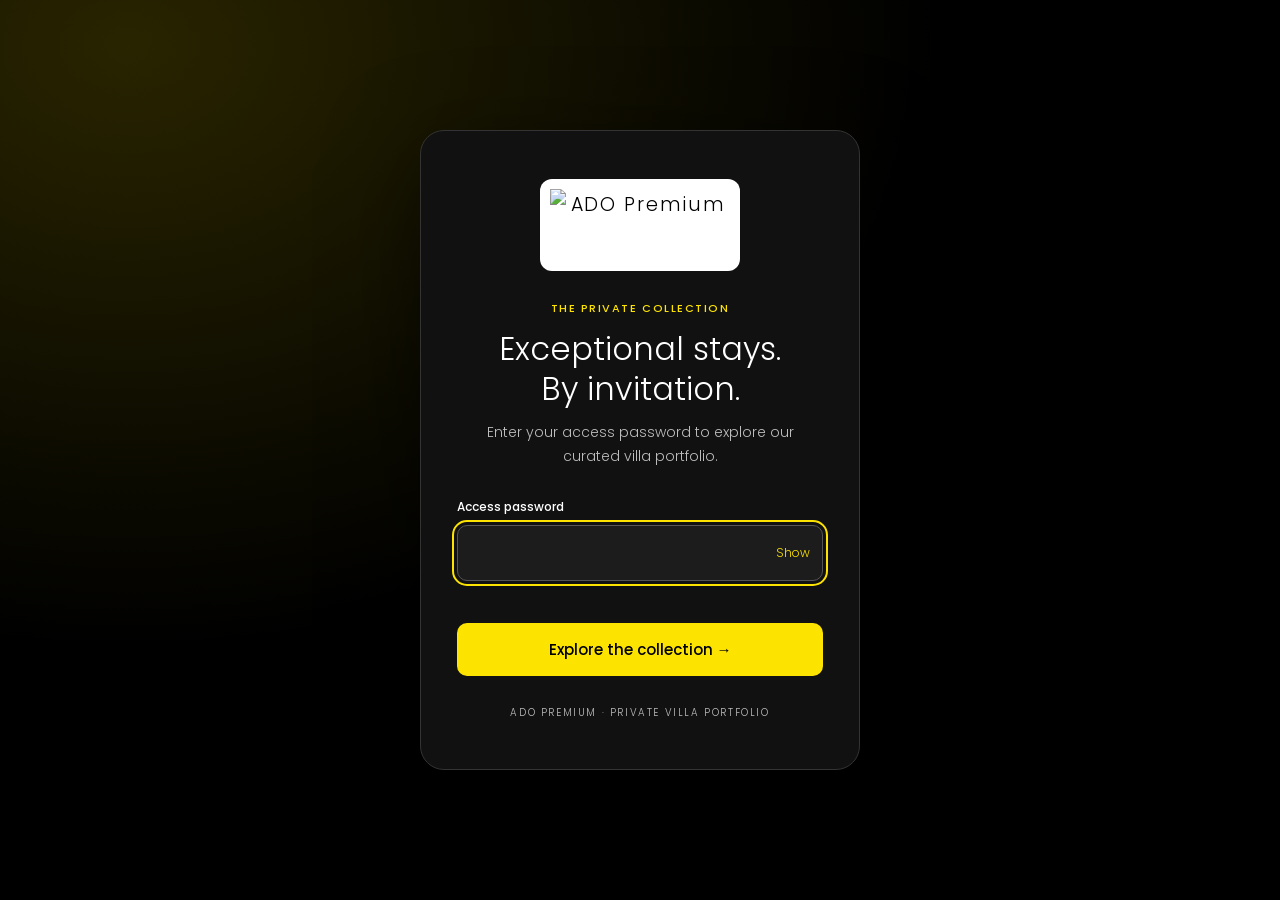
==== villa-brouchers.html @ 756dfe54 "Initial commit: Luxury Villa Portfolio Brochure App" ====
<!DOCTYPE html>
<html lang="en">
<head>
<meta charset="utf-8">
<meta name="viewport" content="width=device-width,initial-scale=1,viewport-fit=cover">
<title>ADO Premium — Luxury Villa Portfolio</title>
<link rel="stylesheet" href="https://cdn.jsdelivr.net/npm/swiper@11/swiper-bundle.min.css">
<link rel="stylesheet" href="assets/style.css">
<link href="https://fonts.googleapis.com/css2?family=Poiret+One&family=Poppins:wght@300;400;500;600&display=swap" rel="stylesheet">
<!-- Lucide Icons -->
<script src="https://unpkg.com/lucide@latest"></script>
<!-- Swiper JS -->
<script src="https://cdn.jsdelivr.net/npm/swiper@11/swiper-bundle.min.js"></script>
</head>
<body class="access-locked">
<div class="access-screen" id="accessScreen">
  <div class="access-card">
    <div class="access-monogram"><img src="https://www.adopremium.com/img/logo.webp" alt="ADO Premium" width="180" height="72"></div>
    <p class="kicker">The private collection</p>
    <h1 id="accessTitle">Exceptional stays.<br>By invitation.</h1>
    <p class="access-copy" id="accessCopy">Enter your access password to explore our curated villa portfolio.</p>
    <form id="accessForm">
      <label for="accessPassword">Access password</label>
      <div class="access-input-wrap">
        <input id="accessPassword" type="password" autocomplete="current-password" required maxlength="128" aria-describedby="accessError" autofocus>
        <button type="button" id="togglePassword" aria-label="Show password" aria-pressed="false">Show</button>
      </div>
      <p class="access-error" id="accessError" role="status" aria-live="polite"></p>
      <button class="access-submit" id="accessSubmit" type="submit">Explore the collection &rarr;</button>
    </form>
    <div id="portfolioLoading" role="status" hidden><div class="loading-ring" aria-hidden="true"></div><p>Preparing your collection…</p></div>
    <p class="access-footnote">ADO Premium · Private villa portfolio</p>
    <noscript><p>Enable JavaScript to access this portfolio.</p></noscript>
  </div>
</div>

<!-- MINIMAL EDITORIAL HEADER -->
<header class="editorial-header" id="editorialHeader">
  <div class="header-left">
    <a class="header-brand" href="#/" aria-label="ADO Premium Home">
      <img src="https://www.adopremium.com/img/logo.webp" alt="ADO Premium">
    </a>
    <nav class="header-breadcrumb d-none d-lg-block" id="headerBreadcrumb" aria-label="Breadcrumb"></nav>
  </div>

  <div class="header-right">
    <div class="header-contact-actions">
      <a href="tel:+919876543210" class="contact-action-btn call-btn" aria-label="Call for reservations" title="Call Us">
        <i data-lucide="phone" class="btn-icon"></i>
        <span class="btn-text">Call</span>
      </a>
      <a href="https://wa.me/919876543210" target="_blank" rel="noopener noreferrer" class="contact-action-btn whatsapp-btn" aria-label="WhatsApp enquiry" title="WhatsApp">
        <i data-lucide="message-circle" class="btn-icon"></i>
        <span class="btn-text">WhatsApp</span>
      </a>
    </div>
    <button class="menu-btn" id="menuBtn" aria-label="Open navigation menu">
      <i data-lucide="menu" class="menu-icon"></i>
      <span class="menu-label">Index</span>
    </button>
  </div>
</header>

<aside class="side" id="side">

  <nav id="nav"></nav>
</aside>

<main id="app"></main>

<div id="lb" class="gal-modal" aria-hidden="true" role="dialog">
  <div class="gal-modal-header">
    <div class="gal-modal-counter" id="lbCounter">01 / 01</div>
    <button type="button" class="gal-modal-close" id="lbCloseBtn" aria-label="Close photo view">
      <i data-lucide="x"></i>
    </button>
  </div>
  <div class="gal-modal-body">
    <button type="button" class="gal-modal-nav gal-modal-prev" id="lbPrevBtn" aria-label="Previous photo">
      <i data-lucide="chevron-left"></i>
    </button>
    <div class="gal-modal-stage">
      <img id="lbMainImg" src="" alt="Enlarged villa photo" class="gal-modal-img">
    </div>
    <button type="button" class="gal-modal-nav gal-modal-next" id="lbNextBtn" aria-label="Next photo">
      <i data-lucide="chevron-right"></i>
    </button>
  </div>
  <div class="gal-modal-thumbs-bar">
    <div class="gal-modal-thumbs-track" id="lbThumbsTrack"></div>
  </div>
</div>

<nav class="mob-bottom-nav" id="mobBottomNav" aria-label="Mobile bottom navigation"></nav>
<script src="assets/script.js"></script>

</body>
</html>
---- assets/style.css ----
:root{--bg:#ffffff;--bg-subtle:#f7f7f7;--panel:#fafafa;--panel-hover:#f0f0f0;--card-bg:#ffffff;--line:#e4e4e4;--line-light:#eeeeee;--text:#000000;--text-secondary:#333333;--mute:#666666;--accent:#FDE300;--accent-light:rgba(253, 227, 0, 0.08);--accent-hover:#e5cc00;--side:72px;--body:"Poppins",-apple-system,BlinkMacSystemFont,"Segoe UI",Roboto,sans-serif;--shadow-sm:0 2px 8px rgba(23, 22, 21, 0.04);--shadow-card:0 4px 18px rgba(23, 22, 21, 0.05);--shadow-card-hover:0 16px 36px rgba(253, 227, 0, 0.14);--radius:6px}
*{box-sizing:border-box;margin:0;padding:0}
html{scroll-behavior:smooth;scroll-padding-top:24px;-webkit-print-color-adjust:exact;print-color-adjust:exact}
body{background:var(--bg);color:var(--text);font:300 15px/1.7 var(--body);-webkit-font-smoothing:antialiased}
.d-none{display:none}
.d-block{display:block}
.d-inline{display:inline}
.d-inline-block{display:inline-block}
.d-flex{display:flex}
.d-inline-flex{display:inline-flex}
.d-grid{display:grid}
.flex-row{flex-direction:row}
.flex-column{flex-direction:column}
.flex-wrap{flex-wrap:wrap}
.flex-nowrap{flex-wrap:nowrap}
.justify-content-start{justify-content:flex-start}
.justify-content-center{justify-content:center}
.justify-content-end{justify-content:flex-end}
.justify-content-between{justify-content:space-between}
.justify-content-around{justify-content:space-around}
.justify-content-evenly{justify-content:space-evenly}
.align-items-start{align-items:flex-start}
.align-items-center{align-items:center}
.align-items-end{align-items:flex-end}
.align-items-stretch{align-items:stretch}
.flex-fill{flex:1 1 auto}
.flex-grow-1{flex-grow:1}
.flex-shrink-0{flex-shrink:0}
@media(min-width:576px){
.d-sm-none{display:none}
.d-sm-block{display:block}
.d-sm-flex{display:flex}
.d-sm-grid{display:grid}
}
@media(min-width:768px){
.d-md-none{display:none}
.d-md-block{display:block}
.d-md-flex{display:flex}
.d-md-grid{display:grid}
}
@media(min-width:992px){
.d-lg-none{display:none}
.d-lg-block{display:block}
.d-lg-flex{display:flex}
.d-lg-grid{display:grid}
}
@media(min-width:1200px){
.d-xl-none{display:none}
.d-xl-block{display:block}
.d-xl-flex{display:flex}
.d-xl-grid{display:grid}
}
img{display:block;max-width:100%}
a{color:inherit;text-decoration:none}
button{font:inherit;color:inherit;cursor:pointer}
:focus-visible{outline:2px solid var(--accent);outline-offset:3px}
.editorial-header{position:fixed;top:0;left:var(--side);right:0;background:rgba(250,250,250,.88);backdrop-filter:blur(14px);-webkit-backdrop-filter:blur(14px);border-bottom:1px solid var(--line);display:flex;align-items:center;justify-content:space-between;padding:0 clamp(16px,3.5vw,40px);z-index:60;transition:background .25s,border-color .25s,box-shadow .25s}
.editorial-header.scrolled{background:rgba(255,255,255,.94);box-shadow:0 4px 20px rgba(18,16,14,.05)}
.editorial-header .header-left{display:flex;align-items:center;gap:32px;min-width:0;flex:1 1 auto}
.header-breadcrumb{display:none;align-items:center;flex-wrap:nowrap;gap:6px;min-width:0;font-family:var(--body);font-size:13px;font-weight:500;line-height:1;color:var(--mute);overflow:hidden;text-overflow:ellipsis;white-space:nowrap}
.header-breadcrumb .breadcrumb-item{display:inline-flex;align-items:center;gap:5px;color:var(--mute);text-decoration:none;transition:color .18s ease,transform .18s ease;white-space:nowrap;flex-shrink:0}
.header-breadcrumb .breadcrumb-item:hover{color:var(--text)}
.header-breadcrumb .breadcrumb-item.current{color:var(--text);font-weight:600;cursor:default;overflow:hidden;text-overflow:ellipsis;white-space:nowrap;flex-shrink:1;max-width:260px}
.header-breadcrumb .breadcrumb-sep{color:var(--line-dark,#d8d3cb);font-size:11px;display:inline-flex;align-items:center;justify-content:center;user-select:none;flex-shrink:0}
.header-breadcrumb .breadcrumb-sep i,.header-breadcrumb .breadcrumb-sep svg{width:12px;height:12px;stroke-width:2px}
.editorial-header .header-center{display:flex;align-items:center;justify-content:center}
.editorial-header .header-brand{display:inline-flex;align-items:center;text-decoration:none;transition:opacity .2s,transform .2s}
.editorial-header .header-brand:hover{opacity:.85;transform:translateY(-1px)}
.editorial-header .header-brand img{height:72px;width:auto;object-fit:contain}
.editorial-header .header-right{display:flex;align-items:center;gap:10px}
.header-contact-actions{display:inline-flex;align-items:center;gap:8px}
.contact-action-btn,.contact-icon-btn{display:inline-flex;align-items:center;justify-content:center;gap:7px;padding:8px 16px;border-radius:999px;border:1px solid var(--line);background:#fff;color:var(--text);font-family:var(--body);font-size:13px;font-weight:500;letter-spacing:.02em;text-decoration:none;box-shadow:var(--shadow-sm);transition:transform .22s cubic-bezier(.16, 1, .3, 1),background .22s,color .22s,border-color .22s,box-shadow .22s;flex-shrink:0;cursor:pointer;line-height:1}
.contact-action-btn:active,.contact-action-btn:hover,.contact-icon-btn:active,.contact-icon-btn:hover{transform:translateY(-2px);box-shadow:var(--shadow-card)}
.contact-action-btn.call-btn:active,.contact-action-btn.call-btn:hover,.contact-icon-btn.call-btn:active,.contact-icon-btn.call-btn:hover{background:var(--accent);color:#000;border-color:var(--accent)}
.contact-action-btn.whatsapp-btn,.contact-icon-btn.whatsapp-btn{color:#128c7e;border-color:rgba(37,211,102,.38);background:rgba(37,211,102,.08)}
.contact-action-btn.whatsapp-btn:active,.contact-action-btn.whatsapp-btn:hover,.contact-icon-btn.whatsapp-btn:active,.contact-icon-btn.whatsapp-btn:hover{background:#25d366;color:#fff;border-color:#25d366}
.contact-action-btn .btn-icon,.contact-action-btn .lucide-icon,.contact-action-btn svg,.contact-icon-btn .lucide-icon,.contact-icon-btn svg{width:15px;height:15px;flex-shrink:0;display:block}
.contact-action-btn svg.whatsapp-svg{fill:currentColor}
.contact-action-btn .btn-text{display:inline-block;line-height:1;font-weight:500}
.editorial-header .menu-btn{display:none;align-items:center;gap:8px;background:#fff;border:1px solid var(--line);color:var(--text);padding:7px 14px;border-radius:99px;font-size:12.5px;font-family:var(--body);font-weight:500;cursor:pointer;box-shadow:var(--shadow-sm);transition:all .22s cubic-bezier(.16, 1, .3, 1)}
.editorial-header .menu-btn:active,.editorial-header .menu-btn:hover{background:var(--text);color:#fff;border-color:var(--text)}
.editorial-header .menu-btn .menu-icon,.editorial-header .menu-btn svg{width:15px;height:15px;stroke-width:1.8px}
.logo{display:none}
:root{--side-collapsed:72px;--side-expanded:264px}
.side{position:fixed;inset:0 auto 0 0;width:var(--side-collapsed);background:var(--panel);border-right:1px solid var(--line);padding:16px 10px 24px 10px;display:flex;flex-direction:column;gap:16px;overflow-x:hidden;overflow-y:auto;z-index:70;white-space:nowrap;box-shadow:2px 0 16px rgba(18,16,14,.03);transition:width .32s cubic-bezier(.16, 1, .3, 1),box-shadow .32s,background .32s}
@media (min-width:961px){
.side:hover{width:var(--side-expanded);background:#fff;box-shadow:12px 0 36px rgba(18,16,14,.08)}
}
.side-brand{display:flex;align-items:center;gap:14px;padding:8px 10px;text-decoration:none;border-radius:var(--radius);transition:background .2s;min-height:48px}
.side-brand:hover a{background:var(--panel-hover)}
.side-brand img{height:60px;object-fit:contain;flex-shrink:0;transition:transform .24s cubic-bezier(.16, 1, .3, 1)}
.side:hover .side-brand img{transform:scale(1.05)}
.side-brand-text{font-family:var(--body);font-weight:400;font-size:17px;color:var(--text);letter-spacing:.04em;opacity:0;transform:translateX(-8px);transition:opacity .24s cubic-bezier(.16, 1, .3, 1),transform .24s cubic-bezier(.16, 1, .3, 1);pointer-events:none}
.side nav{display:flex;flex-direction:column;gap:3px;width:100%}
.nav-section-title{display:flex;align-items:center;gap:12px;padding:10px 10px 4px 10px;font-size:10.5px;letter-spacing:.1em;color:var(--text);text-transform:uppercase;font-weight:600;overflow:hidden}
.nav-section-title .nav-icon{width:32px;height:24px;display:flex;align-items:center;justify-content:center;flex-shrink:0}
.nav-section-title .nav-icon .lucide-icon,.nav-section-title .nav-icon svg{width:14px;height:14px}
.nav-section-title .nav-text{opacity:0;transform:translateX(-6px);transition:opacity .22s,transform .22s}
.side:hover .nav-section-title .nav-text{opacity:1;transform:translateX(0)}
.side nav a{display:flex;align-items:center;gap:12px;padding:10px 10px;border-radius:var(--radius);font-size:13px;color:var(--mute);text-decoration:none;border-bottom:none;transition:all .22s cubic-bezier(.16, 1, .3, 1);overflow:hidden;position:relative}
.side nav a .nav-icon{width:32px;height:32px;border-radius:6px;display:flex;align-items:center;justify-content:center;flex-shrink:0;background:0 0;color:var(--mute);transition:background .2s,color .2s,transform .2s}
.side nav a .nav-icon .lucide-icon,.side nav a .nav-icon svg{width:18px;height:18px;stroke-width:1.8px}
.side nav a .nav-text{font-weight:400;white-space:nowrap;opacity:0;transform:translateX(-8px);transition:opacity .24s cubic-bezier(.16, 1, .3, 1),transform .24s cubic-bezier(.16, 1, .3, 1)}
.side:hover nav a .nav-text{opacity:1;transform:translateX(0)}
.side nav a:hover{background:var(--bg-subtle);color:var(--text)}
.side nav a:hover .nav-icon{color:var(--text);background:rgba(253,227,0,.08);transform:scale(1.08)}
.side nav a.on{background:#fff;color:var(--text);font-weight:500;box-shadow:var(--shadow-sm)}
.side nav a.on .nav-icon{background:var(--accent);color:#000}
.mob-bottom-nav{display:none}
.mob-bottom-item{display:flex;flex-direction:column;align-items:center;justify-content:center;gap:3px;flex:1;padding:6px 4px;color:var(--text-secondary);font-size:10.5px;font-weight:500;text-decoration:none;background:0 0;border:none;cursor:pointer;transition:color .18s ease,transform .18s ease;line-height:1;max-width:90px}
.mob-bottom-item .lucide-icon,.mob-bottom-item i,.mob-bottom-item svg{width:18px;height:18px;stroke-width:1.8px;transition:transform .18s ease}
.mob-bottom-item:active,.mob-bottom-item:hover{color:var(--text)}
.mob-bottom-item.active{color:var(--text);font-weight:600}
.mob-bottom-item.active .lucide-icon,.mob-bottom-item.active i,.mob-bottom-item.active svg{stroke-width:2.2px;transform:translateY(-1px)}
@media (max-width:960px){
.mob-bottom-nav{display:flex!important;position:fixed;bottom:0;left:0;right:0;height:56px;background:rgba(255,255,255,.94);backdrop-filter:blur(16px);-webkit-backdrop-filter:blur(16px);border-top:1px solid var(--line);z-index:80;align-items:center;justify-content:space-around;padding:4px 8px;box-shadow:0 -4px 20px rgba(18,16,14,.06)}
#headerBreadcrumb,.header-breadcrumb{display:none!important}
body{padding-bottom:60px}
}
@media (min-width:961px){
.mob-bottom-nav{display:none!important}
.header-breadcrumb{display:flex!important}
}
.menu{display:none;position:fixed;top:16px;left:16px;z-index:70;background:#fff;border:1px solid var(--line);padding:10px 14px;border-radius:var(--radius);font-size:13px;box-shadow:var(--shadow-sm)}
main{margin-left:var(--side);min-height:100vh;background:var(--bg)}
section{padding:36px clamp(20px,5vw,72px);border-bottom:1px solid var(--line)}
h1,h2.t,h3{font-family:var(--body);font-weight:300;line-height:1.1;color:var(--text)}
h2.t{font-size:clamp(28px, 5vw, 48px);margin-bottom:12px}
h3{font-size:clamp(24px, 3.2vw, 34px);margin-bottom:8px}
.kicker{font-size:11px;color:var(--text);letter-spacing:.14em;text-transform:uppercase;font-weight:500}
.lead{max-width:65ch;color:var(--text-secondary);line-height:1.8}
.lead{max-width:100%}
.chips{display:flex;flex-wrap:wrap;gap:8px;margin:14px 0}
.chips span{background:var(--bg-subtle);border:1px solid var(--line);padding:4px 12px;font-size:10px;border-radius:99px;color:var(--text-secondary)}
.hero{position:relative;min-height:100vh;display:flex;align-items:flex-end;padding:0}
.hero .bg{position:absolute;inset:0;width:100%;height:100%;object-fit:cover}
.hero::after{content:"";position:absolute;inset:0;background:linear-gradient(to top,rgba(18,16,14,.92) 8%,rgba(18,16,14,.35) 55%,rgba(18,16,14,.1) 100%)}
.hero .in{position:relative;z-index:2;padding:clamp(24px,5vw,72px);width:100%;display:flex;justify-content:space-between;align-items:flex-end;gap:24px;flex-wrap:wrap;color:#fff}
.hero h1{font-size:clamp(24px, 5vw, 36px);letter-spacing:.02em;color:#fff}
.hero .sub{letter-spacing:.3em;font-size:13px;margin-top:8px;color:rgba(255,255,255,.85)}
.hero .tag{text-align:right;color:rgba(255,255,255,.8)}
.hero .tag b{display:block;font:400 22px var(--body);color:#fff}
.stats{display:flex;gap:clamp(24px,6vw,80px);flex-wrap:wrap;margin:36px 0}
.stats div b{display:block;font:600 56px/1 var(--body);color:var(--text)}
.stats div span{color:var(--mute);font-size:13px;letter-spacing:.04em}
.gal{display:grid;gap:12px;grid-template-columns:2fr 1fr;grid-template-rows:1fr 1fr;margin:26px 0}
.gal .ph,.gal img{width:100%;height:100%;object-fit:cover;min-height:180px;cursor:pointer;background:var(--panel);border-radius:var(--radius)}
.gal>:first-child{grid-row:span 2;min-height:380px}
.gal.two{grid-template-columns:1fr 1fr;grid-template-rows:auto}
.gal.two>:first-child{grid-row:auto;min-height:280px}
.gal.one{grid-template-columns:1fr;grid-template-rows:auto}
.gal.one>:first-child{grid-row:auto;min-height:380px;max-height:580px}
.ph{display:grid;place-items:center;text-align:center;padding:12px;font-size:11px;color:var(--mute);position:relative;overflow:hidden}
.gal .ph.has-img{background:0 0;padding:0}
.gal .ph img,.hero .bg img,.triptych-card .ph img,.xp .ph img{width:100%;height:100%;object-fit:cover;display:block;transition:transform .4s cubic-bezier(.16, 1, .3, 1),opacity .3s ease}
.gal .ph:hover img,.triptych-card:hover .ph img,.xp figure:hover img{transform:scale(1.035)}
.hero .bg.has-img{background:#12100e;padding:0}
.hero .bg img{position:absolute;inset:0;width:100%;height:100%;object-fit:cover;display:block}
.ph.load:not(.has-img){animation:pulse 1.4s infinite}
@keyframes pulse{
50%{opacity:.55}
}
.brochure-spread{padding:80px clamp(20px,5vw,72px);border-bottom:1px solid var(--line);background:var(--bg)}
.spread-header{display:flex;justify-content:space-between;align-items:flex-end;flex-wrap:wrap;gap:16px;margin-bottom:36px;padding-bottom:16px;border-bottom:1px solid var(--line-light)}
.spread-num{font-family:var(--body);font-size:28px;color:var(--text);letter-spacing:.05em}
.triptych-swiper{position:relative;width:100%}
.triptych-grid{display:grid;grid-template-columns:repeat(3,1fr);gap:28px}
@media (max-width:1100px){
.triptych-grid{grid-template-columns:repeat(auto-fit,minmax(280px,1fr))}
}
@media (max-width:640px){
.triptych-grid{grid-template-columns:1fr}
.triptych-swiper{overflow:hidden;padding:6px 2px 14px 2px}
.triptych-swiper.swiper-initialized .swiper-wrapper.triptych-grid{display:flex!important;grid-template-columns:none!important;gap:0!important;margin:0!important;width:auto!important;box-sizing:border-box}
.triptych-swiper.swiper-initialized .swiper-slide.triptych-card{height:auto;display:flex;flex-direction:column;box-sizing:border-box}
}
.triptych-card{background:#fff;border:1px solid var(--line);border-radius:var(--radius);overflow:hidden;box-shadow:var(--shadow-card);display:flex;flex-direction:column;transition:transform .28s cubic-bezier(.16, 1, .3, 1),box-shadow .28s,border-color .28s}
.triptych-card:hover{transform:translateY(-6px);border-color:var(--accent);box-shadow:var(--shadow-card-hover)}
.triptych-card .card-media{position:relative;width:100%;aspect-ratio:16/10;overflow:hidden;background:var(--panel)}
.triptych-card .card-media .ph{width:100%;height:100%;padding:0;cursor:pointer}
.triptych-card .card-badge{position:absolute;top:14px;left:14px;background:rgba(18,16,14,.88);backdrop-filter:blur(6px);color:#fff;padding:4px 12px;border-radius:99px;font-size:11px;letter-spacing:.08em;text-transform:uppercase;font-weight:500;z-index:2;border:1px solid rgba(255,255,255,.15)}
.triptych-card .card-body{padding:24px;display:flex;flex-direction:column;flex-grow:1}
.triptych-card h3{font-family:var(--body);font-weight:400;font-size:26px;line-height:1.25;margin-bottom:8px;color:var(--text)}
.triptych-card .lead{font-size:13.5px;line-height:1.7;color:var(--text-secondary);flex-grow:1}
.triptych-card .card-notes{margin-top:14px;padding:12px 14px;background:var(--bg-subtle);border-left:2px solid var(--accent);border-radius:0 var(--radius) var(--radius) 0;font-size:12.5px;color:var(--text-secondary);line-height:1.6}
.triptych-card .card-bath{margin-top:16px;padding:14px 16px;background:var(--bg-subtle);border-radius:var(--radius);border:1px dashed var(--line)}
.triptych-card .card-bath h4{font-size:13px;font-weight:600;color:var(--text);margin-bottom:4px;display:flex;align-items:center;gap:6px}
.triptych-card .card-bath p{font-size:12px;line-height:1.6;color:var(--mute)}
.bath{margin-top:22px;padding:20px 24px;background:var(--bg-subtle);border-left:3px solid var(--accent);border-radius:0 var(--radius) var(--radius) 0}
.bath h4{font:400 24px var(--body);margin-bottom:4px;color:var(--text)}
.bath .kicker{display:block}
.cols{display:grid;grid-template-columns:repeat(auto-fit,minmax(240px,1fr));gap:36px;margin-top:28px}
.cols h4{font-weight:500;font-size:15px;margin-bottom:12px;color:var(--text);display:flex;align-items:center;gap:8px}
.cols h4 .lucide-icon,.cols h4 i,.cols h4 svg{width:17px;height:17px;color:var(--text);flex-shrink:0}
.cols li{list-style:none;display:flex;justify-content:space-between;gap:12px;padding:10px 0;border-bottom:1px solid var(--line-light);color:var(--text-secondary);font-size:14px}
.cols li b{font-weight:500;color:var(--text);white-space:nowrap}
.map{width:100%;aspect-ratio:16/7;border:1px solid var(--line);border-radius:var(--radius);overflow:hidden;margin:24px 0;box-shadow:var(--shadow-sm)}
.map iframe{width:100%;height:100%;border:0;filter:saturate(.9) contrast(1.05)}
.experiences-section{position:relative}
.experiences-header-wrap{display:flex;justify-content:space-between;align-items:flex-end;margin-bottom:24px;flex-wrap:wrap;gap:12px}
.xp-carousel-wrapper{position:relative;width:100%}
.xp-swiper{position:relative;width:100%;overflow:hidden;padding:6px 2px 14px 2px}
.xp{display:grid;grid-template-columns:repeat(4,1fr);gap:16px;margin-top:28px}
.swiper-wrapper.xp{display:flex!important;grid-template-columns:none!important;gap:0!important;margin:0!important;width:auto!important;box-sizing:border-box}
.xp.count-1,.xp.count-2,.xp.count-lt3,.xp:has(> figure:first-child:last-child),.xp:has(> figure:nth-child(2):last-child){grid-template-columns:repeat(4,1fr)}
.xp.count-3,.xp:has(> figure:nth-child(3):last-child){grid-template-columns:repeat(3,1fr)}
.xp.count-4,.xp:has(> figure:nth-child(4):last-child){grid-template-columns:repeat(4,1fr)}
.xp.count-5,.xp:has(> figure:nth-child(5):last-child){grid-template-columns:repeat(5,1fr)}
.xp.count-6,.xp:has(> figure:nth-child(6):last-child){grid-template-columns:repeat(3,1fr)}
@media (max-width:960px){
.xp,.xp.count-1,.xp.count-2,.xp.count-3,.xp.count-4,.xp.count-5,.xp.count-6,.xp.count-lt3{grid-template-columns:repeat(2,1fr)}
}
@media (max-width:560px){
.xp,.xp.count-1,.xp.count-2,.xp.count-3,.xp.count-4,.xp.count-5,.xp.count-6,.xp.count-lt3{grid-template-columns:1fr}
}
.xp .xp-slide,.xp figure{position:relative;background:#fff;border:1px solid var(--line);border-radius:var(--radius);overflow:hidden;box-shadow:var(--shadow-sm);transition:transform .26s cubic-bezier(.16, 1, .3, 1),box-shadow .26s,border-color .26s;cursor:pointer;margin:0;height:auto}
.xp .xp-slide:hover,.xp figure:hover{transform:translateY(-4px);border-color:var(--accent);box-shadow:var(--shadow-card-hover)}
.xp .ph,.xp img{aspect-ratio:4/3;width:100%;object-fit:cover;transition:transform .35s ease}
.xp .xp-slide:hover img,.xp figure:hover img{transform:scale(1.04)}
.xp figcaption{padding:12px 14px;font-size:14px;color:var(--text);font-weight:500;line-height:1.4}
.xp .paid{position:absolute;top:10px;right:10px;background:rgba(23,22,21,.85);backdrop-filter:blur(4px);color:#fff;padding:3px 9px;border-radius:99px;font-size:12px;font-weight:600;z-index:2;border:1px solid rgba(255,255,255,.15)}
.swiper-bottom-bar{display:flex;align-items:center;justify-content:center;gap:16px;margin-top:18px;padding-top:6px}
.swiper-nav-btn{display:inline-flex;align-items:center;justify-content:center;width:38px;height:38px;border-radius:50%;background:#fff;border:1px solid var(--line);color:var(--text);cursor:pointer;transition:all .22s cubic-bezier(.16, 1, .3, 1);box-shadow:var(--shadow-sm);padding:0;flex-shrink:0}
.swiper-nav-btn:hover:not(.swiper-button-disabled){background:var(--text);color:#fff;border-color:var(--text);transform:translateY(-2px);box-shadow:var(--shadow-card)}
.swiper-nav-btn.swiper-button-disabled{opacity:.3;cursor:not-allowed;pointer-events:none}
.swiper-nav-btn i,.swiper-nav-btn svg{width:18px;height:18px}
.swiper-pagination{position:static!important;width:auto!important;display:inline-flex;align-items:center;gap:6px}
.swiper-pagination-bullet{width:7px;height:7px;background:rgba(30,27,24,.3)!important;opacity:.5;transition:all .25s cubic-bezier(.16, 1, .3, 1);border-radius:4px}
.swiper-pagination-bullet-active{width:22px;background:var(--accent)!important;opacity:1;border-radius:4px}
.rules{display:grid;grid-template-columns:repeat(auto-fit,minmax(260px,1fr));gap:0 48px;margin-top:28px}
.rules div{padding:16px 0;border-bottom:1px solid var(--line-light)}
.rules b{display:block;font-weight:500;color:var(--text)}
.rules span{color:var(--text-secondary);font-size:14px}
.names{display:flex;flex-wrap:wrap;gap:10px;margin-top:26px}
.names span{background:var(--bg-subtle);border:1px solid var(--line);padding:8px 18px;border-radius:99px;font-size:14px;color:var(--text-secondary)}
footer{padding:36px clamp(20px,5vw,72px);color:var(--mute);font-size:13px;border-top:1px solid var(--line);display:flex;justify-content:space-between;flex-wrap:wrap;gap:8px;background:var(--bg-subtle)}
.cards{display:grid;grid-template-columns:repeat(auto-fill,minmax(320px,1fr));gap:24px;margin-top:32px}
.card{display:block;border:1px solid var(--line);background:#fff;border-radius:var(--radius);overflow:hidden;box-shadow:var(--shadow-card);transition:transform .25s cubic-bezier(.16, 1, .3, 1),box-shadow .25s,border-color .25s}
.card:hover{transform:translateY(-5px);border-color:var(--accent);box-shadow:var(--shadow-card-hover)}
.card .ph,.card img{aspect-ratio:4/3;width:100%;object-fit:cover;transition:transform .35s ease}
.card:hover img{transform:scale(1.02)}
.card div{padding:22px}
.card h3{font-family:var(--body);font-weight:500;font-size:20px;line-height:1.35;margin-bottom:6px;color:var(--text)}
.card .lead{font-size:14px;color:var(--mute)}
#stateCards{display:grid;grid-template-columns:repeat(auto-fill,minmax(290px,1fr));gap:26px}
#stateCards .card .ph,#stateCards .card img,.state-card .ph,.state-card img{aspect-ratio:1/1;width:100%;object-fit:cover;filter:saturate(1.15) contrast(1.05)}
.state-card h3{font-family:var(--body);font-weight:500;font-size:22px;margin-bottom:4px;color:var(--text)}
.state-meta{font-size:13px;font-weight:500;color:var(--text);letter-spacing:.02em;margin-bottom:8px}
.state-desc{font-size:13px;line-height:1.6;color:var(--mute);display:-webkit-box;-webkit-line-clamp:2;-webkit-box-orient:vertical;overflow:hidden}
.search-input{width:100%;max-width:480px;padding:13px 18px;background:#fff;border:1px solid var(--line);color:var(--text);border-radius:var(--radius);font:inherit;font-size:14px;box-shadow:0 2px 8px rgba(0,0,0,.03);transition:border-color .2s,box-shadow .2s}
.search-input:focus{outline:0;border-color:var(--accent);box-shadow:0 0 0 3px rgba(253,227,0,.15)}
.filter-chip{background:#fff;border:1px solid var(--line);color:var(--mute);padding:7px 16px;border-radius:99px;font-size:12px;font-family:inherit;font-weight:500;cursor:pointer;transition:all .2s;box-shadow:0 1px 4px rgba(0,0,0,.02)}
.filter-chip.active,.filter-chip:hover{border-color:var(--accent);color:#000;background:var(--accent);box-shadow:0 2px 8px rgba(253,227,0,.25)}
#lb{position:fixed;inset:0;background:rgba(18,16,14,.94);backdrop-filter:blur(8px);display:none;place-items:center;z-index:100;cursor:zoom-out;padding:20px}
#lb.open{display:grid}
#lb img{max-height:92vh;object-fit:contain}
@media (max-width:960px){
.editorial-header{left:0;padding:0 16px;background:rgba(250,250,250,.92)}
.editorial-header .menu-btn{display:inline-flex}
.editorial-header .header-brand img{height:32px}
.menu{display:none!important}
#side,.editorial-header .menu-btn,.side{display:none!important}
main{margin-left:0;padding-top:56px}
section{padding:64px 20px}
.hero .tag{text-align:left}
}
@media (max-width:575.98px){
.editorial-header{padding:0 14px}
.editorial-header .menu-label{display:none}
.editorial-header .menu-btn{padding:8px 10px;border-radius:50%;width:36px;height:36px;justify-content:center}
.editorial-header .header-brand img{height:28px}
.header-breadcrumb{font-size:11.5px;gap:4px;max-width:160px}
.header-breadcrumb .breadcrumb-item.state-crumb{display:none}
.header-breadcrumb .breadcrumb-sep:first-of-type{display:none}
.header-breadcrumb .breadcrumb-item.current{max-width:100px}
.header-contact-actions{gap:6px}
.header-contact-actions .btn-text{display:none!important}
.contact-action-btn{padding:0;width:34px;height:34px;border-radius:50%;justify-content:center;gap:0}
.contact-icon-btn{width:34px;height:34px}
.contact-action-btn .btn-icon,.contact-action-btn .lucide-icon,.contact-action-btn svg,.contact-icon-btn .lucide-icon,.contact-icon-btn svg{width:15px;height:15px}
main{padding-top:52px}
}
@media (max-width:560px){
.gal{grid-template-columns:1fr;grid-template-rows:auto}
.gal>:first-child{grid-row:auto;min-height:220px}
.stats div b{font-size:44px}
.map{aspect-ratio:4/3}
}
@media (prefers-reduced-motion:reduce){
*{animation:none!important;transition:none!important;scroll-behavior:auto!important}
}
.amenities-section{padding:80px clamp(20px,5vw,72px);border-bottom:1px solid var(--line);background:var(--bg)}
.amenities-grid{display:grid;grid-template-columns:repeat(auto-fill,minmax(260px,1fr));gap:18px}
.amenity-card{background:#fff;border:1px solid var(--line);border-radius:var(--radius);padding:16px 18px;display:flex;align-items:center;gap:16px;box-shadow:var(--shadow-sm);transition:transform .24s cubic-bezier(.16, 1, .3, 1),border-color .24s,box-shadow .24s,background .24s;position:relative;overflow:hidden}
.amenity-card:hover{transform:translateY(-3px);border-color:var(--accent);box-shadow:var(--shadow-card-hover);background:var(--panel)}
.amenity-icon-wrapper{width:44px;height:44px;flex-shrink:0;border-radius:10px;display:flex;align-items:center;justify-content:center;color:var(--text);transition:background .24s,color .24s,transform .24s}
.amenity-icon-wrapper .lucide-icon,.amenity-icon-wrapper svg{width:20px;height:20px;stroke-width:1.75px}
.amenity-card:hover .amenity-icon-wrapper{background:var(--accent);color:#000;border-color:var(--accent);transform:scale(1.05)}
.amenity-content{display:flex;flex-direction:column;gap:3px;min-width:0;flex-grow:1}
.amenity-title{font-family:var(--body);font-size:14px;font-weight:500;color:var(--text);line-height:1.35;word-break:break-word}
.amenity-badge{font-size:11px;color:var(--mute);text-transform:uppercase;letter-spacing:.06em;font-weight:400;line-height:1.2}
.amenities-mobile-actions{display:none}
.amenities-modal-backdrop{display:none}
@media (max-width:640px){
.amenities-grid{grid-template-columns:1fr;gap:12px}
.amenity-card{padding:14px 16px}
.amenity-card.amenity-extra-mobile{display:none!important}
.amenities-mobile-actions{display:flex;justify-content:center;margin-top:20px}
.amenities-view-more-btn{display:inline-flex;align-items:center;justify-content:center;gap:10px;width:100%;max-width:320px;padding:13px 20px;background:#fff;border:1px solid var(--accent);color:var(--text);border-radius:var(--radius);font-size:13.5px;font-weight:500;font-family:var(--body);cursor:pointer;box-shadow:var(--shadow-sm);transition:background .22s,color .22s,transform .22s,box-shadow .22s}
.amenities-view-more-btn:active,.amenities-view-more-btn:hover{background:var(--accent);color:#000;transform:translateY(-2px);box-shadow:var(--shadow-card)}
.amenities-view-more-btn .lucide-icon,.amenities-view-more-btn svg{width:16px;height:16px;stroke-width:2px}
}
.amenities-modal-backdrop{position:fixed;inset:0;background:rgba(18,16,14,.72);backdrop-filter:blur(8px);-webkit-backdrop-filter:blur(8px);z-index:1000;align-items:flex-end;justify-content:center;padding:0;opacity:0;pointer-events:none;transition:opacity .28s ease}
.amenities-modal-backdrop.open{display:flex!important;opacity:1;pointer-events:auto}
.amenities-modal-dialog{width:100%;max-width:580px;max-height:85vh;background:#fff;border-radius:20px 20px 0 0;display:flex;flex-direction:column;overflow:hidden;box-shadow:0 -10px 40px rgba(0,0,0,.35);transform:translateY(100%);transition:transform .32s cubic-bezier(.16, 1, .3, 1)}
.amenities-modal-backdrop.open .amenities-modal-dialog{transform:translateY(0)}
.amenities-modal-header{display:flex;align-items:center;justify-content:space-between;padding:20px 22px 16px 22px;border-bottom:1px solid var(--line-light);background:#fff;position:sticky;top:0;z-index:2}
.amenities-modal-kicker{font-size:11px;text-transform:uppercase;letter-spacing:.1em;color:var(--text);font-weight:500;display:block;margin-bottom:2px}
.amenities-modal-title{font-family:var(--body);font-size:22px;color:var(--text);font-weight:400;margin:0}
.amenities-modal-close{width:38px;height:38px;border-radius:50%;border:1px solid var(--line);background:var(--bg-subtle);color:var(--text);display:flex;align-items:center;justify-content:center;cursor:pointer;transition:background .2s,color .2s,transform .2s;padding:0;flex-shrink:0}
.amenities-modal-close:active,.amenities-modal-close:hover{background:var(--text);color:#fff;transform:scale(1.05)}
.amenities-modal-close .lucide-icon,.amenities-modal-close svg{width:18px;height:18px;stroke-width:2px}
.amenities-modal-body{padding:18px 20px 28px 20px;overflow-y:auto;-webkit-overflow-scrolling:touch}
.amenities-modal-grid{display:grid;grid-template-columns:1fr;gap:12px}
.amenity-card.modal-variant{box-shadow:none;background:#fdfdfd;border-color:var(--line-light)}
.amenity-card.modal-variant:hover{background:#fff;border-color:var(--accent)}
.snapshot-section{background:var(--panel);border-bottom:1px solid var(--line)}
.snapshot-narrative{margin-bottom:0;background:#fff;padding:32px 36px;border-radius:var(--radius);border:1px solid var(--line);box-shadow:var(--shadow-sm)}
.overview-section{background:var(--bg);border-bottom:1px solid var(--line)}
.overview-sub-meta{display:flex;flex-wrap:wrap;gap:10px;align-items:center;margin-top:10px}
.overview-code-badge{display:inline-flex;align-items:center;gap:6px;background:var(--text);color:#fff;font-size:11.5px;font-weight:500;padding:4px 12px;border-radius:99px;letter-spacing:.08em;text-transform:uppercase}
.overview-code-badge .lucide-icon,.overview-code-badge svg{width:13px;height:13px;color:var(--text)}
.overview-loc-badge{display:inline-flex;align-items:center;gap:6px;background:var(--bg-subtle);border:1px solid var(--line);color:var(--text-secondary);font-size:12.5px;padding:4px 14px;border-radius:99px}
.overview-loc-badge .lucide-icon,.overview-loc-badge svg{width:13px;height:13px;color:var(--text)}
.overview-edition-pill{display:inline-flex;align-items:center;gap:6px;background:var(--accent-light);border:1px solid rgba(253,227,0,.28);color:var(--text);font-size:11.5px;font-weight:500;padding:4px 12px;border-radius:99px;letter-spacing:.04em}
.overview-edition-pill .lucide-icon,.overview-edition-pill svg{width:13px;height:13px}
.overview-gallery-wrapper{margin:32px 0 36px}
.overview-gallery-wrapper .gal{margin:0;gap:16px}
.overview-gallery-wrapper .ph{border-radius:var(--radius);overflow:hidden;box-shadow:var(--shadow-card);border:1px solid var(--line);position:relative}
.overview-gallery-wrapper .ph::after{content:"";position:absolute;inset:0;background:linear-gradient(180deg,rgba(0,0,0,0) 65%,rgba(18,16,14,.35) 100%);pointer-events:none;opacity:.8;transition:opacity .3s}
.overview-gallery-wrapper .ph:hover::after{opacity:.3}
.overview-story-card{background:linear-gradient(135deg,#fff 0,var(--bg-subtle) 100%);border:1px solid var(--line);border-left:3px solid var(--accent);border-radius:var(--radius);padding:28px 32px;margin-bottom:32px;box-shadow:var(--shadow-sm);position:relative}
.overview-story-header{display:flex;justify-content:space-between;align-items:center;flex-wrap:wrap;gap:8px;margin-bottom:12px}
.overview-collection-tag{font-size:11px;letter-spacing:.08em;text-transform:uppercase;color:var(--text);font-weight:500;background:var(--accent-light);padding:3px 10px;border-radius:4px;border:1px solid rgba(253,227,0,.18)}
.overview-summary-text{font-size:15.5px;line-height:1.85;color:var(--text);font-weight:300;margin-bottom:0}
.overview-quote-banner{display:flex;align-items:flex-start;gap:16px;padding-top:18px;margin-top:18px;border-top:1px solid var(--line-light)}
.overview-quote-icon{width:24px;height:24px;flex-shrink:0;color:var(--text);margin-top:2px;opacity:.85}
.overview-quote-content{display:flex;flex-direction:column;gap:3px}
.overview-quote-primary{font-family:var(--body);font-size:21px;line-height:1.35;color:var(--text);font-weight:400}
.overview-quote-secondary{font-size:13px;color:var(--mute);letter-spacing:.02em}
.overview-stats-grid{display:grid;grid-template-columns:repeat(4,1fr);gap:18px;margin-bottom:32px}
@media (max-width:1024px){
.overview-stats-grid{grid-template-columns:repeat(2,1fr)}
}
@media (max-width:540px){
.overview-stats-grid{grid-template-columns:1fr}
}
.stat-card{background:#fff;border:1px solid var(--line);border-radius:var(--radius);padding:20px 22px;display:flex;align-items:flex-start;gap:16px;box-shadow:var(--shadow-sm);transition:transform .24s cubic-bezier(.16, 1, .3, 1),border-color .24s,box-shadow .24s}
.stat-card:hover{transform:translateY(-3px);border-color:var(--accent);box-shadow:var(--shadow-card-hover)}
.stat-icon-box{width:44px;height:44px;flex-shrink:0;border-radius:10px;background:var(--accent-light);border:1px solid rgba(253,227,0,.2);display:flex;align-items:center;justify-content:center;color:var(--text);transition:background .24s,color .24s,transform .24s}
.stat-card:hover .stat-icon-box{background:var(--accent);color:#000;transform:scale(1.05)}
.stat-icon-box .lucide-icon,.stat-icon-box svg{width:20px;height:20px;stroke-width:1.8px}
.stat-content{display:flex;flex-direction:column}
.stat-val{font-size:26px;font-weight:400;line-height:1.1;color:var(--text);font-family:var(--body);margin-bottom:2px}
.stat-label{font-size:13.5px;font-weight:500;color:var(--text)}
.stat-sub{font-size:11.5px;color:var(--mute);margin-top:2px}
.overview-highlights-block{background:#fff;border:1px solid var(--line);border-radius:var(--radius);padding:24px 28px;box-shadow:var(--shadow-sm)}
.overview-highlights-header{display:flex;justify-content:space-between;align-items:center;flex-wrap:wrap;gap:8px;margin-bottom:18px;padding-bottom:12px;border-bottom:1px solid var(--line-light)}
.overview-highlights-title{font-size:16px;font-weight:500;font-family:var(--body);color:var(--text);display:flex;align-items:center;gap:8px}
.overview-highlights-title .lucide-icon,.overview-highlights-title svg{width:18px;height:18px;color:var(--text)}
.overview-highlights-count{font-size:11.5px;color:var(--mute);text-transform:uppercase;letter-spacing:.08em;font-weight:500}
.overview-highlights-grid{display:grid;grid-template-columns:repeat(auto-fill,minmax(260px,1fr));gap:12px}
.overview-highlight-pill{display:flex;align-items:center;gap:12px;background:var(--bg-subtle);border:1px solid var(--line-light);border-radius:8px;padding:11px 14px;transition:background .2s,border-color .2s,transform .2s}
.overview-highlight-pill:hover{background:#fff;border-color:var(--accent);transform:translateX(3px)}
.highlight-icon-box{width:32px;height:32px;flex-shrink:0;border-radius:6px;background:rgba(253,227,0,.1);display:flex;align-items:center;justify-content:center;color:var(--text);transition:background .2s,color .2s}
.overview-highlight-pill:hover .highlight-icon-box{background:var(--accent);color:#000}
.highlight-icon-box .lucide-icon,.highlight-icon-box svg{width:16px;height:16px;stroke-width:1.8px}
.highlight-text{font-size:13.5px;color:var(--text-secondary);font-weight:400;line-height:1.35}
@media (max-width:640px){
.overview-story-card{padding:20px 20px}
.overview-highlights-block{padding:18px 18px}
.overview-highlights-grid{grid-template-columns:1fr}
}
@media print{
:root{--side:0px!important}
#lb,.editorial-header,.logo,.menu,.noprint,.side{display:none!important}
body{background:#fff!important;color:#000!important}
main{margin:0!important;width:100%!important}
section{padding:24px 20px!important;border-bottom:1px solid #ddd!important}
.hero{min-height:280mm!important;page-break-after:always;break-after:page}
.brochure-spread,.overview-section{min-height:auto!important;max-width:100%!important;padding:24px 0!important;page-break-inside:avoid!important;break-inside:avoid-page!important;page-break-after:always!important;break-after:page!important;border-bottom:none!important}
.brochure-spread:last-of-type{page-break-after:auto!important;break-after:auto!important}
.overview-highlights-block,.overview-story-card{box-shadow:none!important;border:1px solid #ddd!important;padding:16px 18px!important;break-inside:avoid!important}
.overview-stats-grid{grid-template-columns:repeat(4,1fr)!important;gap:12px!important;break-inside:avoid!important}
.stat-card{box-shadow:none!important;border:1px solid #ddd!important;padding:12px 14px!important}
.overview-highlights-grid{grid-template-columns:repeat(2,1fr)!important;gap:8px!important}
.overview-highlight-pill{padding:8px 10px!important;border:1px solid #ddd!important}
.amenities-section,.snapshot-section{padding:24px 0!important;page-break-inside:avoid!important;break-inside:avoid-page!important;page-break-after:always!important;break-after:page!important}
.amenities-grid{grid-template-columns:repeat(3,1fr)!important;gap:10px!important}
.amenity-card{box-shadow:none!important;border:1px solid #ddd!important;padding:10px 12px!important;break-inside:avoid!important;display:flex!important}
.amenities-mobile-actions,.amenities-modal-backdrop{display:none!important}
.amenity-icon-wrapper{width:30px!important;height:30px!important;border:1px solid #FDE300!important;color:#FDE300!important}
.amenity-icon-wrapper .lucide-icon,.amenity-icon-wrapper svg{width:15px!important;height:15px!important}
.snapshot-narrative{box-shadow:none!important;border:1px solid #ddd!important;padding:16px 18px!important;break-inside:avoid!important}
.swiper-wrapper.all-gallery-grid,.swiper-wrapper.triptych-grid,.swiper-wrapper.xp{display:grid!important;transform:none!important;width:auto!important}
.swiper-bottom-bar,.swiper-nav-btn,.swiper-pagination{display:none!important}
.all-gallery-grid{grid-template-columns:repeat(3,1fr)!important;gap:10px!important}
.gallery-item-card{box-shadow:none!important;border:1px solid #ddd!important;break-inside:avoid!important}
.triptych-grid{grid-template-columns:repeat(3,1fr)!important;gap:16px!important}
.triptych-card{box-shadow:none!important;border:1px solid #ddd!important}
.triptych-card .card-media{aspect-ratio:16/10!important}
.gal{margin:16px 0!important}
.gal img{max-height:260px!important}
@page{size:A4 portrait;margin:10mm 12mm}
}
.gal.feature-thumbs-gal{display:grid;grid-template-columns:8fr 4fr;grid-template-rows:auto;gap:16px;margin:24px 0;width:100%;max-width:100%;box-sizing:border-box}
.gal.feature-thumbs-gal>:first-child{grid-row:auto;min-height:0}
.gal.feature-thumbs-gal .ph{min-height:0!important;height:100%;width:100%;padding:0!important;background:0 0;border-radius:0;overflow:hidden}
.gal.feature-thumbs-gal .ph img{min-height:0!important;width:100%;height:100%;object-fit:cover;display:block}
.gal-featured-container{position:relative;width:100%;min-width:0;border-radius:12px;overflow:hidden;background:var(--panel);box-shadow:var(--shadow-card);border:1px solid var(--line-light)}
.gal-featured-swiper{width:100%;height:480px;position:relative}
.gal-featured-slide{width:100%;height:100%}
.gal-featured-card{position:relative;width:100%;height:100%;overflow:hidden;border-radius:12px}
.gal-featured-ph{width:100%;height:100%;background:var(--panel);min-height:0!important}
.gal-featured-ph img{width:100%;height:100%;object-fit:cover;display:block;transition:transform .6s cubic-bezier(.16, 1, .3, 1);cursor:pointer;border-radius:12px;min-height:0!important}
.gal-featured-card:hover .gal-featured-ph img{transform:scale(1.03)}
.gal-featured-overlay{position:absolute;inset:0;pointer-events:none;background:linear-gradient(180deg,rgba(0,0,0,.15) 0,transparent 35%,rgba(0,0,0,.55) 100%);display:flex;justify-content:space-between;align-items:flex-end;padding:18px 20px;z-index:2}
.gal-featured-badge,.gal-zoom-hint{display:inline-flex;align-items:center;gap:6px;background:rgba(18,17,16,.75);backdrop-filter:blur(12px);-webkit-backdrop-filter:blur(12px);color:#fff;font-size:12px;font-weight:500;letter-spacing:.3px;padding:6px 14px;border-radius:30px;border:1px solid rgba(255,255,255,.2);box-shadow:0 4px 12px rgba(0,0,0,.25)}
.gal-featured-badge svg,.gal-zoom-hint svg{width:14px;height:14px;stroke-width:2.2}
.gal-featured-swiper .gal-next,.gal-featured-swiper .gal-prev{position:absolute;top:50%;transform:translateY(-50%);z-index:10;width:42px;height:42px;border-radius:50%;background:rgba(255,255,255,.88);backdrop-filter:blur(10px);-webkit-backdrop-filter:blur(10px);border:1px solid rgba(255,255,255,.6);color:var(--text);display:flex;align-items:center;justify-content:center;box-shadow:0 4px 16px rgba(0,0,0,.18);transition:all .25s ease;cursor:pointer}
.gal-featured-swiper .gal-prev{left:16px}
.gal-featured-swiper .gal-next{right:16px}
.gal-featured-swiper .gal-next:hover,.gal-featured-swiper .gal-prev:hover{background:#fff;transform:translateY(-50%) scale(1.08);box-shadow:0 6px 20px rgba(0,0,0,.25);color:var(--text)}
.gal-featured-swiper .gal-next svg,.gal-featured-swiper .gal-prev svg{width:20px;height:20px}
.gal-pagination{bottom:16px!important}
.gal-pagination .swiper-pagination-bullet{background:#fff;opacity:.5}
.gal-pagination .swiper-pagination-bullet-active{background:var(--accent);opacity:1;width:18px;border-radius:10px}
.gal-thumbs-container{position:relative;width:100%;min-width:0;height:480px;overflow:hidden}
.gal-thumbs-swiper{width:100%;height:100%}
.gal-thumbs-swiper .swiper-wrapper{display:flex;flex-direction:column}
.gal-thumb-slide{width:100%!important;height:calc((480px - 12px)/ 2)!important;margin-bottom:12px!important;cursor:pointer;border-radius:10px;overflow:hidden;position:relative;border:2px solid transparent;opacity:.6;transition:all .3s cubic-bezier(.16, 1, .3, 1);box-sizing:border-box}
.gal-thumb-slide:last-child{margin-bottom:0!important}
.gal-thumb-slide:hover{opacity:.95;transform:translateX(-4px)}
.gal-thumb-slide.active-thumb,.gal-thumb-slide.swiper-slide-thumb-active{opacity:1;border-color:var(--accent);box-shadow:0 4px 18px rgba(253,227,0,.35)}
.gal-thumb-card{position:relative;width:100%;height:100%;background:var(--panel);border-radius:8px;overflow:hidden}
.gal-thumb-ph{width:100%;height:100%;min-height:0!important}
.gal-thumb-ph img{width:100%;height:100%;object-fit:cover;display:block;border-radius:8px;min-height:0!important}
.gal-thumb-num{position:absolute;bottom:8px;right:8px;background:rgba(15,15,15,.7);backdrop-filter:blur(6px);-webkit-backdrop-filter:blur(6px);color:#fff;font-size:11px;font-weight:600;padding:2px 8px;border-radius:4px;border:1px solid rgba(255,255,255,.15);letter-spacing:.5px}
@media (max-width:576px){
.gal.feature-thumbs-gal{display:flex;flex-direction:column;gap:12px;width:100%}
.gal-featured-swiper{height:280px;width:100%}
.gal-thumbs-container{height:85px;width:100%}
.gal-thumbs-swiper .swiper-wrapper{flex-direction:row!important}
.gal-thumb-slide{width:115px!important;height:80px!important;margin-bottom:0!important;margin-right:10px!important;flex-shrink:0}
.gal-featured-overlay{padding:12px 14px}
.gal-featured-badge,.gal-zoom-hint{font-size:11px;padding:4px 10px}
}
#lb.gal-modal{position:fixed;inset:0;z-index:99999;display:flex;flex-direction:column;justify-content:space-between;align-items:center;background:rgba(10,9,8,.94);backdrop-filter:blur(24px);-webkit-backdrop-filter:blur(24px);opacity:0;pointer-events:none;transition:opacity .35s cubic-bezier(.16, 1, .3, 1);padding:20px;box-sizing:border-box}
#lb.gal-modal.open{opacity:1;pointer-events:auto}
.gal-modal-header{width:100%;display:flex;justify-content:space-between;align-items:center;padding:8px 16px;z-index:10}
.gal-modal-counter{color:#fff;font-size:13px;font-weight:500;letter-spacing:1px;background:rgba(255,255,255,.1);padding:6px 16px;border-radius:30px;border:1px solid rgba(255,255,255,.15);backdrop-filter:blur(8px)}
.gal-modal-close{width:44px;height:44px;border-radius:50%;background:rgba(255,255,255,.12);border:1px solid rgba(255,255,255,.2);color:#fff;display:flex;align-items:center;justify-content:center;cursor:pointer;transition:all .25s ease}
.gal-modal-close:hover{background:rgba(255,255,255,.25);transform:scale(1.08)}
.gal-modal-close svg{width:22px;height:22px}
.gal-modal-body{position:relative;width:100%;flex:1;display:flex;align-items:center;justify-content:center;margin:12px 0;overflow:hidden}
.gal-modal-stage{max-width:88vw;max-height:68vh;display:flex;align-items:center;justify-content:center;position:relative}
.gal-modal-img{max-width:100%;max-height:68vh;object-fit:contain;border-radius:12px;box-shadow:0 16px 48px rgba(0,0,0,.6);transition:transform .3s cubic-bezier(.16, 1, .3, 1)}
.gal-modal-nav{position:absolute;top:50%;transform:translateY(-50%);width:48px;height:48px;border-radius:50%;background:rgba(255,255,255,.14);backdrop-filter:blur(10px);-webkit-backdrop-filter:blur(10px);border:1px solid rgba(255,255,255,.25);color:#fff;display:flex;align-items:center;justify-content:center;cursor:pointer;z-index:10;transition:all .25s ease}
.gal-modal-prev{left:20px}
.gal-modal-next{right:20px}
.gal-modal-nav:hover{background:#fff;color:var(--text);transform:translateY(-50%) scale(1.1);box-shadow:0 6px 20px rgba(0,0,0,.3)}
.gal-modal-nav svg{width:24px;height:24px}
.gal-modal-thumbs-bar{width:100%;max-width:800px;padding:10px 0;overflow:hidden;z-index:10}
.gal-modal-thumbs-track{display:flex;justify-content:center;align-items:center;gap:10px;overflow-x:auto;padding:4px 8px;scrollbar-width:thin}
.gal-modal-thumb-item{width:68px;height:50px;flex-shrink:0;border-radius:8px;overflow:hidden;cursor:pointer;opacity:.45;border:2px solid transparent;transition:all .25s ease;background:rgba(255,255,255,.05)}
.gal-modal-thumb-item:hover{opacity:.85;transform:translateY(-2px)}
.gal-modal-thumb-item.active{opacity:1;border-color:var(--accent);box-shadow:0 4px 14px rgba(253,227,0,.4);transform:scale(1.06)}
.gal-modal-thumb-item img{width:100%;height:100%;object-fit:cover;display:block}
@media (max-width:640px){
.gal-modal-nav{width:40px;height:40px}
.gal-modal-prev{left:8px}
.gal-modal-next{right:8px}
.gal-modal-stage{max-width:94vw;max-height:60vh}
.gal-modal-thumb-item{width:56px;height:42px}
}

/* Consistent header geometry and safe-area-aware mobile navigation. */
:root{--header-height:80px}
html{scroll-padding-top:calc(var(--header-height) + 20px)}
.editorial-header{height:var(--header-height);gap:20px;background:rgba(250,250,250,.96)}
.editorial-header .header-brand{flex-shrink:0}
.editorial-header .header-brand img{height:42px;max-width:150px}
.editorial-header .header-left{gap:28px;overflow:hidden}
.header-right{flex-shrink:0}
main{padding-top:var(--header-height);min-width:0}
.hero{min-height:calc(100svh - var(--header-height))}
.contact-action-btn{min-height:42px}
.mob-bottom-item{min-width:0;min-height:48px;border-radius:12px;gap:6px}
.mob-bottom-item span{max-width:100%;overflow:hidden;text-overflow:ellipsis;white-space:nowrap}
.mob-bottom-item.active{background:var(--accent-light)}
[hidden]{display:none!important}
body.access-locked{overflow:hidden}
body.access-locked > :not(.access-screen):not(script):not(noscript){display:none!important}
.access-screen{position:fixed;inset:0;z-index:200;display:grid;place-items:center;overflow-y:auto;padding:28px;background:radial-gradient(ellipse at 15% 10%,#e9ddca 0,transparent 50%),radial-gradient(ellipse at 95% 90%,#e3d3b9 0,transparent 45%),#f8f5ef}
.access-card{width:min(100%,440px);padding:48px 36px;background:rgba(255,255,255,.9);border:1px solid #fff;border-radius:24px;box-shadow:0 24px 90px #604a2420;text-align:center}
.access-monogram{display:grid;place-items:center;width:64px;height:64px;margin:0 auto 24px;border:1px solid #b99762;border-radius:50%;font-size:19px;letter-spacing:.1em;color:var(--text)}
.access-card h1{font-size:32px;line-height:1.25;margin:12px 0}
.access-copy{color:var(--mute);font-size:14px;margin-bottom:28px}
.access-card label{display:block;text-align:left;font-size:12px;font-weight:500;margin-bottom:8px}
.access-input-wrap{display:flex;border:1px solid var(--line);border-radius:10px;background:#fff;overflow:hidden}
.access-input-wrap:focus-within{outline:2px solid var(--accent);outline-offset:3px}
.access-input-wrap input{width:100%;min-width:0;border:0;padding:14px;font:inherit;background:transparent;outline:none}
.access-input-wrap button{border:0;background:transparent;padding:0 14px;color:var(--text);font-size:12px;min-width:60px}
.access-submit{width:100%;padding:14px;border:0;border-radius:10px;background:var(--text);color:#fff;font-weight:500;margin-top:8px;transition:background .2s}
.access-submit:hover{background:var(--accent-hover)}
.access-submit:disabled{opacity:.6;cursor:wait}
.access-error{min-height:24px;text-align:left;font-size:12px;color:#a33e30;margin-top:10px}
.access-footnote{font-size:10px;text-transform:uppercase;letter-spacing:.16em;color:var(--mute);margin-top:28px}
.loading-ring{width:40px;height:40px;border:2px solid var(--line);border-top-color:var(--accent);border-radius:50%;margin:24px auto;animation:access-spin 1s linear infinite}
@keyframes access-spin{to{transform:rotate(360deg)}}
@media(max-width:960px){
:root{--header-height:72px}
.editorial-header{left:0}
.mob-bottom-nav{height:calc(68px + env(safe-area-inset-bottom));padding:6px 12px calc(6px + env(safe-area-inset-bottom));gap:8px}
body{padding-bottom:calc(80px + env(safe-area-inset-bottom))}
.hero{min-height:calc(100svh - var(--header-height) - 80px)}
}
@media(max-width:575.98px){
:root{--header-height:96px}
.editorial-header{gap:12px}
.editorial-header .header-brand img{height:80px;width:auto;max-width:none}
.header-contact-actions .contact-action-btn{width:42px;height:42px}
.access-card{padding:32px 24px}
}
@media(prefers-reduced-motion:reduce){.loading-ring{animation:none}}
@media print{.mob-bottom-nav,.access-screen{display:none!important}main{padding-top:0}body{padding-bottom:0}}

/* Destination directory */
.visually-hidden{position:absolute;width:1px;height:1px;padding:0;margin:-1px;overflow:hidden;clip:rect(0,0,0,0);white-space:nowrap;border:0}
.destination-directory{padding:56px clamp(20px,5vw,80px) 64px;background:#f7f7f7;min-height:calc(100svh - var(--header-height))}
.directory-intro{display:grid;grid-template-columns:minmax(0,1fr) auto;gap:40px;align-items:end;padding-bottom:44px;border-bottom:1px solid #dedede}
.directory-back{display:inline-flex;gap:24px;font-size:11px;letter-spacing:.08em;color:var(--mute);margin-bottom:40px}
.directory-back:hover{color:var(--text)}
.directory-intro .kicker{margin-bottom:16px}
.directory-intro h1{font-family:Georgia,'Times New Roman',serif;font-size:clamp(40px,5.5vw,78px);font-weight:400;line-height:1.06;letter-spacing:-.045em;max-width:780px;overflow-wrap:anywhere}
.directory-description{font-size:14px;line-height:1.9;max-width:580px;color:var(--text-secondary);margin-top:22px}
.directory-stats{display:flex;gap:32px;padding:12px 0 6px 28px;border-left:1px solid #dedede}
.directory-stats strong{display:block;font:400 44px/1.2 Georgia,serif;color:var(--text)}
.directory-stats span{display:block;font-size:10px;letter-spacing:.06em;color:var(--mute);margin-top:6px}
.directory-toolbar{display:flex;justify-content:space-between;align-items:center;gap:24px;margin:30px 0}
#directoryCount{font-size:12px;color:var(--mute);margin-top:4px}
.directory-search{display:flex;gap:12px;align-items:center;padding:0 16px;width:min(380px,100%);border:1px solid #dedede;border-radius:8px;background:#fff}
.directory-search:focus-within{outline:2px solid var(--accent);outline-offset:3px}
.directory-search svg{width:18px;height:18px;color:var(--text);flex-shrink:0}
.directory-search input{width:100%;min-width:0;padding:15px 0;border:0;background:transparent;font:inherit;font-size:12px;outline:0;color:var(--text)}
.destination-grid{display:grid;grid-template-columns:repeat(2,minmax(0,1fr));gap:28px}
.destination-card{display:block;min-width:0;background:#fff;border:1px solid #e4e4e4;border-radius:14px;overflow:hidden;transition:transform .25s,box-shadow .25s}
.destination-card:hover{transform:translateY(-4px);box-shadow:0 18px 40px #00000012}
.destination-media{position:relative;aspect-ratio:16/10;overflow:hidden;background:linear-gradient(135deg,#333,#000);isolation:isolate}
.destination-media:after{content:'';position:absolute;inset:0;background:linear-gradient(180deg,#0003,transparent 40%,#0002);pointer-events:none;z-index:1}
.destination-media>.destination-photo,.destination-media>.ph{width:100%;height:100%;padding:0;object-fit:cover;aspect-ratio:auto;background:transparent;color:#fff;font:400 32px Georgia,serif}
.destination-media img{width:100%;height:100%;object-fit:cover;transition:transform .6s}
.destination-card:hover .destination-media img{transform:scale(1.035)}
.destination-number{position:absolute;top:20px;left:20px;color:#fff;letter-spacing:.14em;font-size:10px;z-index:2}
.destination-badge{position:absolute;bottom:18px;left:20px;background:#fffffff0;padding:6px 12px;border-radius:5px;font-size:11px;font-weight:500;z-index:2}
.destination-body{padding:26px 26px 20px}
.destination-eyebrow{font-size:10px;letter-spacing:.15em;text-transform:uppercase;color:var(--text);margin-bottom:8px}
.destination-title{display:flex;align-items:center;justify-content:space-between;gap:16px}
.destination-title h2{font:400 clamp(26px,3vw,38px)/1.2 Georgia,serif;letter-spacing:-.025em;overflow-wrap:anywhere}
.destination-arrow{display:grid;place-items:center;border:1px solid var(--line);width:38px;height:38px;flex-shrink:0;border-radius:50%;font-size:22px;color:var(--text);transition:background .2s,color .2s}
.destination-card:hover .destination-arrow{background:var(--accent);color:#000}
.destination-body>p:not(.destination-eyebrow){color:var(--mute);font-size:12px;line-height:1.8;margin-top:12px}
.destination-footer{display:flex;align-items:center;justify-content:space-between;gap:16px;border-top:1px solid var(--line-light);margin-top:24px;padding-top:16px;font-size:11px;color:var(--mute)}
.destination-footer>span:last-child{color:var(--text);font-weight:500}
.directory-empty{text-align:center;padding:64px 24px;border:1px dashed #cccccc;border-radius:14px;background:#fff}
.directory-empty>svg{width:30px;height:30px;color:var(--text);margin-bottom:16px}
.directory-empty h2{font:400 28px Georgia,serif;margin-bottom:12px}
.directory-empty p{font-size:13px;color:var(--mute)}
.directory-empty button{border:1px solid var(--line);background:var(--bg-subtle);padding:10px 20px;border-radius:6px;margin-top:20px}
.directory-note{text-align:center;font-size:11px;letter-spacing:.04em;color:var(--mute);padding-top:40px}
@media(min-width:1600px){.destination-grid{grid-template-columns:repeat(3,minmax(0,1fr))}}
@media(max-width:1100px){.directory-intro{grid-template-columns:1fr}.directory-stats{border-left:0;padding:0;gap:36px}.directory-stats strong{font-size:32px}}
@media(max-width:640px){.destination-directory{padding-top:28px}.directory-back{margin-bottom:28px}.directory-intro{gap:28px;padding-bottom:28px}.directory-toolbar{align-items:stretch;flex-direction:column;gap:16px}.directory-search{width:100%}.destination-grid{grid-template-columns:minmax(0,1fr);gap:22px}.destination-body{padding:22px 20px 18px}.destination-footer{gap:10px;font-size:10px}.directory-intro h1{font-size:44px}}
@media print{.directory-search{display:none}.destination-directory{padding:24px}.destination-card{break-inside:avoid}}

/* ADO brand: yellow surfaces, black typography, neutral supporting panels. */
::selection{background:#FDE300;color:#000}
:focus-visible{outline-color:#000}
.access-screen{background:radial-gradient(ellipse at 10% 5%,rgba(253,227,0,.16),transparent 50%),#000}
.access-card{background:#111;border-color:#333;box-shadow:0 24px 90px #0008;color:#fff}
.access-monogram{width:200px;height:92px;padding:10px;margin:0 auto 28px;border:0;border-radius:12px;background:#fff}
.access-monogram img{width:180px;height:72px;object-fit:contain}
.access-card h1{color:#fff}
.access-card .kicker{color:#FDE300}
.access-copy,.access-footnote{color:#bdbdbd}
.access-input-wrap{background:#1c1c1c;border-color:#555}
.access-input-wrap input{color:#fff}
.access-input-wrap button{color:#FDE300}
.access-input-wrap:focus-within{outline-color:#FDE300}
.access-submit{background:#FDE300;color:#000}
.access-submit:hover{background:#e5cc00}
.access-error{color:#ffb4ab}
.access-card :focus-visible{outline-color:#FDE300}
.loading-ring{border-color:#444;border-top-color:#FDE300}
.contact-action-btn.whatsapp-btn,.contact-icon-btn.whatsapp-btn{background:#FDE300;border-color:#FDE300;color:#000}
.contact-action-btn.whatsapp-btn:hover,.contact-action-btn.whatsapp-btn:active,.contact-icon-btn.whatsapp-btn:hover,.contact-icon-btn.whatsapp-btn:active{background:#000;border-color:#000;color:#FDE300}
.mob-bottom-item.active{background:#FDE300;color:#000}
.destination-badge{background:#FDE300;color:#000}
.destination-card:hover .destination-arrow{background:#FDE300;color:#000}
.directory-search:focus-within,.search-input:focus{outline-color:#000;border-color:#000}
.directory-intro .kicker{display:inline-block;background:#FDE300;color:#000;padding:4px 8px}

/* Villa brochure: cover, chapter navigation, and editorial spreads. */
#app.villa-brochure{background:#f7f7f7;--radius:14px}
.villa-brochure>section:not(.hero){padding:72px clamp(20px,5vw,76px);scroll-margin-top:64px}
.villa-brochure .hero{min-height:660px;height:calc(100svh - var(--header-height));max-height:1000px;background:#171717}
.villa-brochure .hero:after{background:linear-gradient(180deg,#0005,transparent 30%,#000b 80%,#000e)}
.villa-brochure .hero .brochure-cover{height:100%;display:flex;flex-direction:column;align-items:stretch;justify-content:space-between;padding:32px clamp(24px,5vw,76px);gap:40px}
.brochure-back{align-self:flex-start;color:#fff;font-size:12px;padding:8px 0;border-bottom:1px solid #ffffff70}
.brochure-cover-content{margin-top:auto;max-width:900px}
.cover-label{font-size:10px;letter-spacing:.2em;color:#FDE300;margin-bottom:20px}
.villa-brochure .hero h1{font:400 clamp(44px,6vw,88px)/1.03 Georgia,serif;letter-spacing:-.035em;overflow-wrap:anywhere;max-width:950px}
.cover-location{font-size:14px;color:#ffffffe0;margin-top:22px}
.cover-location span{padding:0 10px;color:#FDE300}
.cover-actions{display:flex;flex-wrap:wrap;gap:12px;margin-top:30px}
.brochure-button{display:inline-flex;align-items:center;justify-content:center;gap:22px;min-height:48px;padding:13px 20px;background:#FDE300;color:#000;border:1px solid #FDE300;border-radius:8px;font-size:12px;font-weight:500}
.brochure-button:hover{background:#e5cc00}
.brochure-button svg{width:16px;height:16px}
.brochure-button-outline{background:#0004;border-color:#ffffff80;color:#fff;backdrop-filter:blur(8px)}
.brochure-button-outline:hover{background:#fff;color:#000}
.cover-caption{display:flex;justify-content:space-between;gap:20px;border-top:1px solid #ffffff45;padding-top:18px;color:#ffffffb0;font-size:10px;letter-spacing:.1em}
.brochure-chapters{position:sticky;top:var(--header-height);z-index:40;display:flex;gap:8px;overflow-x:auto;padding:12px clamp(20px,5vw,76px);background:#111;scrollbar-width:thin;scrollbar-color:#666 #111}
.brochure-chapters a{flex-shrink:0;padding:10px 14px;border-radius:6px;color:#ddd;font-size:11px;transition:background .2s,color .2s}
.brochure-chapters a:hover,.brochure-chapters a.on{background:#FDE300;color:#000}
.villa-brochure h2.t{font:400 clamp(32px,4vw,52px)/1.12 Georgia,serif;letter-spacing:-.025em}
.villa-brochure .spread-header{align-items:center;margin-bottom:30px;border-bottom:1px solid #ddd;padding-bottom:24px}
.villa-brochure .spread-header .kicker{font-size:9px;letter-spacing:.15em;margin-bottom:12px;color:#666}
.villa-brochure .spread-num{font:400 30px Georgia,serif;color:#777;max-width:160px;text-align:right}
.villa-brochure .brochure-spread:nth-of-type(even){background:#fff}
.villa-brochure .overview-story-card{padding:32px;border:0;border-left:4px solid #FDE300;background:#f5f5f5;box-shadow:none}
.villa-brochure .overview-summary-text{font-size:15px;line-height:1.95}
.villa-brochure .overview-quote-primary{font:400 25px/1.5 Georgia,serif}
.villa-brochure .overview-code-badge svg{color:#FDE300}
.villa-brochure .stat-card{border:0;background:#111;border-radius:12px;padding:24px;gap:14px}
.villa-brochure .stat-val{color:#fff;font-size:30px}
.villa-brochure .stat-label{color:#eee;font-size:12px}
.villa-brochure .stat-sub{color:#aaa;font-size:10px}
.villa-brochure .stat-icon-box{background:#FDE300;color:#000;border:0;width:38px;height:38px}
.villa-brochure .triptych-card{border-color:#e4e4e4;box-shadow:none;border-radius:14px}
.villa-brochure .triptych-card:hover{transform:translateY(-3px);box-shadow:0 12px 30px #0000000a}
.villa-brochure .triptych-card h3{font:400 28px/1.2 Georgia,serif;margin-top:10px}
.villa-brochure .triptych-card .card-body{padding:24px}
.villa-brochure .triptych-card .lead{font-size:13px;line-height:1.85}
.villa-brochure .triptych-card .card-badge{background:#FDE300;color:#000;border:0;font-size:9px;border-radius:5px}
.villa-brochure .chips span{border:0;background:#f1f1f1;padding:5px 9px;font-size:10px}
.villa-brochure .amenity-card{box-shadow:none;border-radius:10px}
.villa-brochure .amenity-icon-wrapper{background:#FDE300}
.villa-brochure .map{aspect-ratio:16/6;border-radius:16px;filter:grayscale(.4)}
.villa-brochure .cols{gap:24px}
.villa-brochure .cols>div{background:#fff;border:1px solid #e4e4e4;padding:24px;border-radius:12px;min-width:0}
.villa-brochure .cols li{font-size:12px}
.villa-brochure .cols li b{white-space:normal;text-align:right}
.villa-brochure .rules{display:grid;grid-template-columns:repeat(2,minmax(0,1fr));gap:12px;margin-top:28px}
.villa-brochure .rules>div{background:#fff;border:1px solid #e4e4e4;border-left:3px solid #FDE300;border-radius:8px;padding:20px;display:flex;flex-direction:column;gap:8px}
.villa-brochure .rules b{font-size:13px}
.villa-brochure .rules span{font-size:12px;color:#666}
.villa-brochure #guests{background:#111;color:#fff}
.villa-brochure #guests h2{color:#fff}
.villa-brochure #guests .lead{color:#bbb}
.villa-brochure #guests .names span{color:#FDE300;border-color:#444;background:transparent}
.villa-brochure footer{padding:32px clamp(20px,5vw,76px);background:#FDE300;color:#000;gap:20px;font-size:11px}
#lb.open{display:flex;cursor:default}
#lb .gal-modal-img{max-height:100%;max-width:100%}
@media(max-width:1100px){.villa-brochure .triptych-grid{grid-template-columns:repeat(2,minmax(0,1fr))}.villa-brochure .stat-card{flex-direction:column}}
@media(max-width:640px){
.villa-brochure .hero{min-height:560px;height:calc(90svh - var(--header-height))}
.villa-brochure .hero .brochure-cover{padding:24px 20px;gap:28px}
.villa-brochure .hero h1{font-size:44px}
.cover-caption{font-size:9px;letter-spacing:.03em}
.villa-brochure>section:not(.hero){padding:44px 20px}
.brochure-chapters{padding:10px 16px}
.brochure-chapters a{font-size:10px;padding:9px 12px}
.villa-brochure .spread-num{display:none}
.villa-brochure .overview-story-card{padding:24px 20px}
.villa-brochure .overview-stats-grid{grid-template-columns:repeat(2,minmax(0,1fr));gap:10px}
.villa-brochure .stat-card{padding:16px;min-width:0}
.villa-brochure .stat-val{font-size:24px;overflow-wrap:anywhere}
.villa-brochure .triptych-grid{grid-template-columns:1fr}
.villa-brochure .rules{grid-template-columns:1fr}
.villa-brochure .map{aspect-ratio:1/1}
.villa-brochure .cols{grid-template-columns:minmax(0,1fr)}
.villa-brochure footer{display:flex;flex-direction:column}
}
@media print{.brochure-chapters,.cover-actions,.brochure-back{display:none!important}.villa-brochure .hero{height:650px;min-height:0}.villa-brochure>section:not(.hero){scroll-margin-top:0}.villa-brochure .triptych-grid{display:grid!important;grid-template-columns:repeat(2,minmax(0,1fr))!important}.villa-brochure .swiper-wrapper{transform:none!important}.villa-brochure .swiper-slide{width:auto!important}.villa-brochure .stat-card{background:#eee}.villa-brochure .stat-val,.villa-brochure .stat-label,.villa-brochure .stat-sub{color:#000}}
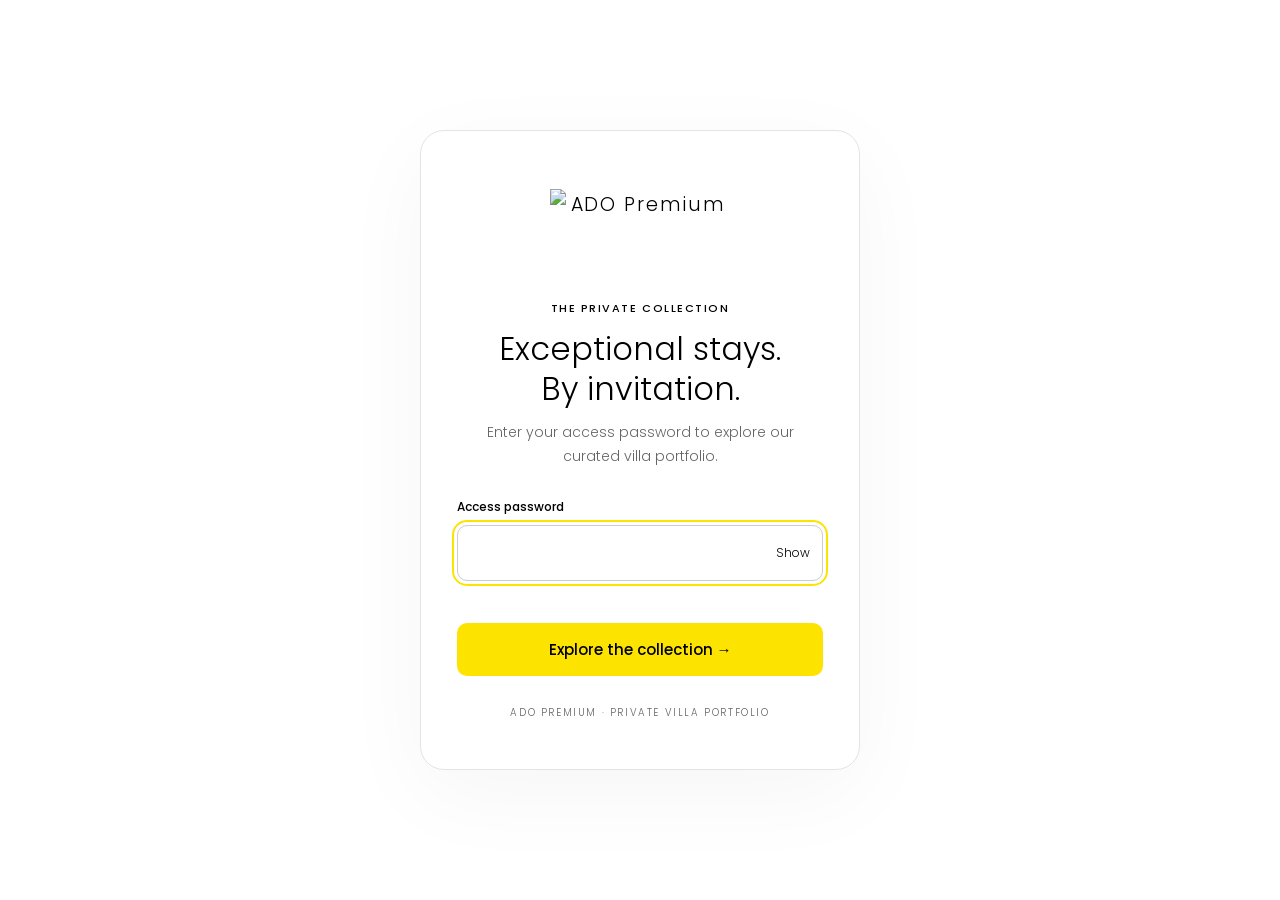
==== commit 70b9f077: "Add meta description and SVG favicon link" ====
--- a/villa-brouchers.html
+++ b/villa-brouchers.html
@@ -3,7 +3,9 @@
 <head>
 <meta charset="utf-8">
 <meta name="viewport" content="width=device-width,initial-scale=1,viewport-fit=cover">
+<meta name="description" content="Book serviced apartments across India for short-term and long-term stays. Fully furnished apartments for business travelers, expats, families, and medical travelers with flexible booking options.">
 <title>ADO Premium — Luxury Villa Portfolio</title>
+<link rel="icon" type="image/svg+xml" href="https://www.adopremium.com/adopremium.svg">
 <link rel="stylesheet" href="https://cdn.jsdelivr.net/npm/swiper@11/swiper-bundle.min.css">
 <link rel="stylesheet" href="assets/style.css">
 <link href="https://fonts.googleapis.com/css2?family=Poiret+One&family=Poppins:wght@300;400;500;600&display=swap" rel="stylesheet">
--- a/assets/style.css
+++ b/assets/style.css
@@ -586,22 +586,22 @@
 /* ADO brand: yellow surfaces, black typography, neutral supporting panels. */
 ::selection{background:#FDE300;color:#000}
 :focus-visible{outline-color:#000}
-.access-screen{background:radial-gradient(ellipse at 10% 5%,rgba(253,227,0,.16),transparent 50%),#000}
-.access-card{background:#111;border-color:#333;box-shadow:0 24px 90px #0008;color:#fff}
+.access-screen{background:#fff}
+.access-card{background:#fff;border-color:#e4e4e4;box-shadow:0 24px 90px #0000000a;color:#000}
 .access-monogram{width:200px;height:92px;padding:10px;margin:0 auto 28px;border:0;border-radius:12px;background:#fff}
 .access-monogram img{width:180px;height:72px;object-fit:contain}
-.access-card h1{color:#fff}
-.access-card .kicker{color:#FDE300}
-.access-copy,.access-footnote{color:#bdbdbd}
-.access-input-wrap{background:#1c1c1c;border-color:#555}
-.access-input-wrap input{color:#fff}
-.access-input-wrap button{color:#FDE300}
+.access-card h1{color:#000}
+.access-card .kicker{color:#000}
+.access-copy,.access-footnote{color:#666}
+.access-input-wrap{background:#fff;border-color:#ccc}
+.access-input-wrap input{color:#000}
+.access-input-wrap button{color:#000}
 .access-input-wrap:focus-within{outline-color:#FDE300}
 .access-submit{background:#FDE300;color:#000}
 .access-submit:hover{background:#e5cc00}
-.access-error{color:#ffb4ab}
-.access-card :focus-visible{outline-color:#FDE300}
-.loading-ring{border-color:#444;border-top-color:#FDE300}
+.access-error{color:#a33e30}
+.access-card :focus-visible{outline-color:#000}
+.loading-ring{border-color:#eee;border-top-color:#000}
 .contact-action-btn.whatsapp-btn,.contact-icon-btn.whatsapp-btn{background:#FDE300;border-color:#FDE300;color:#000}
 .contact-action-btn.whatsapp-btn:hover,.contact-action-btn.whatsapp-btn:active,.contact-icon-btn.whatsapp-btn:hover,.contact-icon-btn.whatsapp-btn:active{background:#000;border-color:#000;color:#FDE300}
 .mob-bottom-item.active{background:#FDE300;color:#000}
